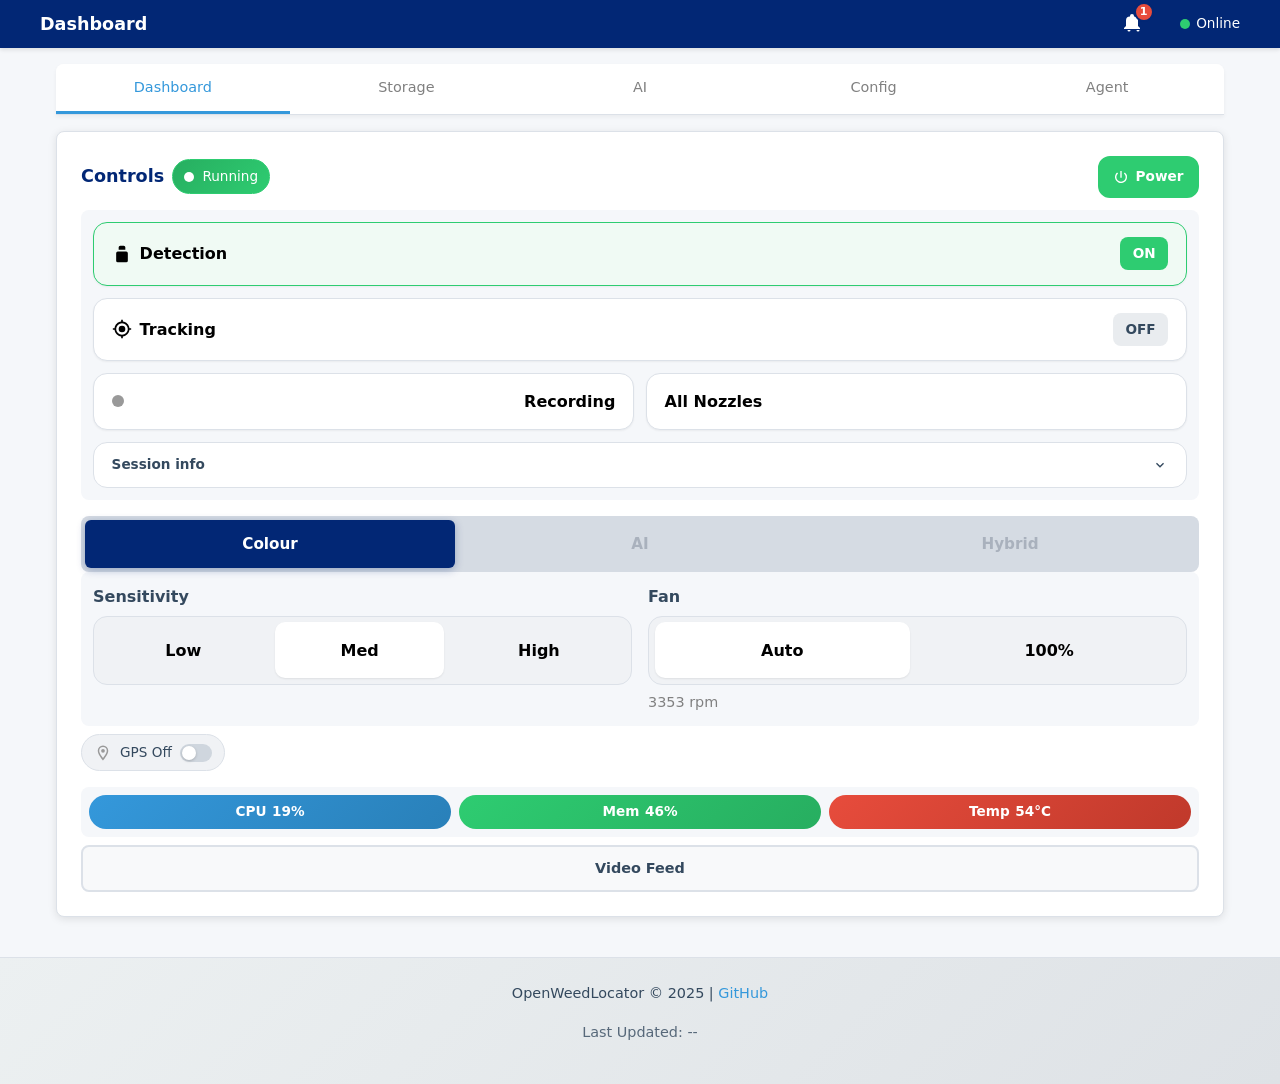
==== docs/_static/demos/standalone/index.html @ 103fdb18 "add display demos" ====
<!DOCTYPE html>
<html lang="en">
<head>
    <meta charset="UTF-8">
    <meta name="viewport" content="width=device-width, initial-scale=1.0">
    <title>OWL Controller</title>
    <link rel="stylesheet" href="css/style.css">
    <link rel="stylesheet" href="shared/css/numpad.css">

    <!-- Shared JS utilities (load first) -->
    <script src="shared/js/hardware.js" defer></script>
    <script src="shared/js/api.js" defer></script>
    <script src="shared/js/utils.js" defer></script>
    <script src="shared/js/toast.js" defer></script>
    <script src="shared/js/config.js" defer></script>
    <script src="shared/js/numpad.js" defer></script>
    <script src="shared/js/resolution_warning.js" defer></script>

    <!-- App-specific JS modules -->
    <script src="js/modules/_core.js" defer></script>
    <script src="js/modules/_notifications.js" defer></script>
    <script src="js/modules/_controls.js" defer></script>
    <script src="js/modules/_storage.js" defer></script>
    <script src="js/modules/_stats.js" defer></script>
    <script src="js/modules/_ai_tab.js" defer></script>
    <script src="js/modules/_config_tab.js" defer></script>
    <script src="js/modules/_config.js" defer></script>
    <script src="shared/js/widgets.js" defer></script>
    <script>var isStandalone = true;</script>
    <script src="shared/js/agent.js" defer></script>
    <script src="js/main.js" defer></script>
    <script>window.OWL_DEMO = true;</script>
    <script src="mock_data.js"></script>
    <script src="stubs.js"></script>
</head>
<body>
<div class="header">
    <div class="header-content">
        <div class="logo-section">
            <h1>Dashboard</h1>
        </div>
        <div class="status-indicator">
            <!-- Notification bell -->
            <div class="notification-bell" id="notificationBell">
                <svg class="bell-icon" viewBox="0 0 24 24">
                    <path fill="currentColor" d="M12,2A2,2 0 0,1 14,4V4.5A4,4 0 0,1 18,8.5V14L20,16V17H4V16L6,14V8.5A4,4 0 0,1 10,4.5V4A2,2 0 0,1 12,2M7.5,18A1.5,1.5 0 0,0 9,19.5A1.5,1.5 0 0,0 10.5,18M16.5,18A1.5,1.5 0 0,0 18,19.5A1.5,1.5 0 0,0 19.5,18"/>
                </svg>
                <span class="notification-count hidden" id="notificationCount">0</span>
            </div>
            <div class="owl-status" id="owlStatus">
                <span class="status-dot" id="statusDot"></span>
                <span id="statusText">Connecting...</span>
            </div>
        </div>
    </div>
</div>

<div class="container">
    <!-- Navigation Tabs -->
    <div class="nav-tabs">
        <div class="nav-tab active" data-tab="dashboard">
            <span class="tab-text">Dashboard</span>
        </div>
        <div class="nav-tab" data-tab="storage">
            <span class="tab-text">Storage</span>
        </div>
        <div class="nav-tab" data-tab="ai">
            <span class="tab-text">AI</span>
        </div>
        <div class="nav-tab" data-tab="config">
            <span class="tab-text">Config</span>
        </div>
        <div class="nav-tab" data-tab="agent">
            <span class="tab-text">Agent</span>
        </div>
    </div>

    <!-- Dashboard Tab -->
    <div id="dashboard" class="tab-content active">
        <div class="dashboard-grid">

            <div class="card detection-card" id="cameraControlsCard">
                <div class="card-title-row">
                    <div class="title-left">
                        <h2>Controls</h2>
                        <span class="status-chip owl-service-status" id="owlStatusChip">
                            <span class="dot"></span><span id="owlStatusText">Stopped</span>
                        </span>
                    </div>

                    <!-- Power button lives here (top-right) -->
                    <button
                            id="owlPowerBtn"
                            class="power-btn"
                            aria-pressed="false"
                            title="Start/Stop OWL">
                        <!-- simple power icon -->
                        <svg viewBox="0 0 24 24" width="16" height="16" aria-hidden="true">
                            <path fill="currentColor"
                                  d="M13 3h-2v10h2V3zm4.83 2.17l-1.41 1.41A7 7 0 1 1 7.59 6.6L6.17 5.17A9 9 0 1 0 21 12a8.96 8.96 0 0 0-3.17-6.83z"/>
                        </svg>
                    </button>
                </div>

                <!-- Big switches -->
                <div class="controls-stack">
                    <!-- Detection switch -->
                    <button class="owl-switch" id="detectSwitch" aria-pressed="false">
                        <span class="switch-label">
                            <svg aria-hidden viewBox="0 0 24 24" class="switch-icon">
                                <path fill="currentColor" d="M16,7V4A2,2 0 0,0 14,2H10A2,2 0 0,0 8,4V7H16M7,9H17A2,2 0 0,1 19,11V20A2,2 0 0,1 17,22H7A2,2 0 0,1 5,20V11A2,2 0 0,1 7,9Z"/>
                            </svg>
                            <strong>Detection</strong>
                        </span>
                        <span class="switch-state" id="detectSwitchState">OFF</span>
                    </button>

                    <!-- Tracking switch -->
                    <button class="owl-switch owl-switch--tracking" id="trackingSwitch" aria-pressed="false">
                        <span class="switch-label">
                            <svg aria-hidden viewBox="0 0 24 24" class="switch-icon">
                                <path fill="currentColor" d="M12,8A4,4 0 0,1 16,12A4,4 0 0,1 12,16A4,4 0 0,1 8,12A4,4 0 0,1 12,8M3.05,13H1V11H3.05C3.5,6.83 6.83,3.5 11,3.05V1H13V3.05C17.17,3.5 20.5,6.83 20.95,11H23V13H20.95C20.5,17.17 17.17,20.5 13,20.95V23H11V20.95C6.83,20.5 3.5,17.17 3.05,13M12,5A7,7 0 0,0 5,12A7,7 0 0,0 12,19A7,7 0 0,0 19,12A7,7 0 0,0 12,5Z"/>
                            </svg>
                            <strong>Tracking</strong>
                        </span>
                        <span class="switch-state" id="trackingSwitchState">OFF</span>
                    </button>

                    <!-- Track Stability (shown when tracking enabled) -->
                    <div class="control-tile" id="track-stability-tile" style="display: none;">
                        <div class="tile-label">Track stability</div>
                        <div id="track-stability-buttons" class="segmented segmented--three">
                            <button class="seg-btn" data-stability="low" onclick="setTrackStability('low')">Low</button>
                            <button class="seg-btn active" data-stability="medium" onclick="setTrackStability('medium')">Med</button>
                            <button class="seg-btn" data-stability="high" onclick="setTrackStability('high')">High</button>
                        </div>
                    </div>

                    <!-- Recording + Nozzles split row -->
                    <div class="split-row">
                        <button class="owl-switch owl-switch--record" id="recordSwitch" aria-pressed="false">
                            <span class="record-dot" id="recordDot"></span>
                            <strong>Recording</strong>
                            <span class="switch-state" id="recordSwitchState"></span>
                        </button>
                        <button class="owl-switch owl-switch--nozzles" id="nozzleSwitch" aria-pressed="false">
                            <strong>All Nozzles</strong>
                            <span class="switch-state" id="nozzleSwitchState"></span>
                        </button>
                    </div>

                    <!-- Session info (collapsible) -->
                    <div class="session-info" id="sessionInfo">
                        <button class="session-info-toggle" id="sessionInfoToggle" type="button">
                            <span>Session info</span>
                            <svg class="session-chevron" id="sessionChevron" width="16" height="16" viewBox="0 0 24 24">
                                <path fill="currentColor" d="M7.41,8.58L12,13.17L16.59,8.58L18,10L12,16L6,10L7.41,8.58Z"/>
                            </svg>
                        </button>
                        <div class="session-info-body" id="sessionInfoBody" style="display: none;">
                            <div class="session-fields">
                                <div class="session-field">
                                    <label for="metaFieldName">Field name</label>
                                    <input type="text" id="metaFieldName" placeholder="e.g., North paddock">
                                </div>
                                <div class="session-field">
                                    <label for="metaCrop">Crop</label>
                                    <input type="text" id="metaCrop" placeholder="e.g., Wheat, Canola">
                                </div>
                                <div class="session-field">
                                    <label for="metaWeather">Weather</label>
                                    <input type="text" id="metaWeather" placeholder="e.g., Sunny, 22C">
                                </div>
                                <div class="session-field">
                                    <label for="metaVehicle">Vehicle</label>
                                    <input type="text" id="metaVehicle" placeholder="e.g., John Deere 6120M">
                                </div>
                            </div>
                            <div class="session-actions-row">
                                <button class="session-save-btn" id="sessionSaveBtn" onclick="saveSessionMetadata()">Save</button>
                                <button class="session-edit-btn" id="sessionEditBtn" onclick="editSessionMetadata()" style="display: none;">Edit</button>
                            </div>
                        </div>
                    </div>
                </div>

                <!-- Pipeline Mode Selector -->
                <div class="mode-selector" id="pipeline-mode-selector">
                    <button class="mode-btn active" data-mode="gob" onclick="setPipelineMode('gob')">Colour</button>
                    <button class="mode-btn" data-mode="gog" onclick="setPipelineMode('gog')">AI</button>
                    <button class="mode-btn" data-mode="hybrid" onclick="setPipelineMode('hybrid')">Hybrid</button>
                </div>

                <!-- Same-row -->
                <div class="two-up">
                    <!-- Sensitivity presets -->
                    <div class="control-tile">
                        <div class="tile-label">Sensitivity</div>
                        <div id="sensitivity-buttons" class="segmented segmented--three">
                            <button class="seg-btn" data-sens="low">Low</button>
                            <button class="seg-btn active" data-sens="medium">Med</button>
                            <button class="seg-btn" data-sens="high">High</button>
                        </div>
                    </div>

                    <!-- Fan (Auto / 100%) -->
                    <div class="control-tile">
                        <div class="tile-label">Fan</div>
                        <div class="segmented">
                            <button class="seg-btn active" data-fan="auto">Auto</button>
                            <button class="seg-btn" data-fan="100">100%</button>
                        </div>
                        <div class="tile-subtle" id="fanRpmReadout">—</div>
                    </div>

                    <!-- Switch Purpose (Ute controller only) -->
                    <div class="control-tile" id="switchPurposeIndicator" style="display:none;">
                        <div class="tile-label">Switch</div>
                        <div id="switch-purpose-buttons" class="segmented">
                            <button class="seg-btn active" data-purpose="recording">Rec</button>
                            <button class="seg-btn" data-purpose="detection">Det</button>
                        </div>
                    </div>
                </div>

                <!-- AI Confidence (visible in AI/Hybrid mode) -->
                <div class="config-slider-group dash-confidence-slider" id="dash-confidence-group" style="display:none;">
                    <div class="slider-header">
                        <span class="slider-title">AI Confidence</span>
                        <span class="slider-values">
                            <span class="slider-val" id="dash-confidence-value">--</span>
                            <span class="slider-val-sep">%</span>
                        </span>
                    </div>
                    <div class="single-slider" data-param="confidence">
                        <div class="slider-rail">
                            <div class="slider-track"><div class="slider-fill"></div></div>
                            <div class="slider-knob active" data-param="confidence" id="dash-confidence-knob"></div>
                        </div>
                    </div>
                    <div class="slider-fine-tune">
                        <button class="fine-btn" data-delta="-5">&minus;</button>
                        <button class="fine-btn" data-delta="5">+</button>
                    </div>
                </div>

                <!-- GPS Indicator -->
                <div class="gps-indicator" id="gpsIndicator">
                    <svg class="gps-indicator-icon" viewBox="0 0 24 24" width="18" height="18">
                        <path fill="currentColor" d="M12,2A7,7 0 0,1 19,9C19,14.25 12,22 12,22C12,22 5,14.25 5,9A7,7 0 0,1 12,2M12,4A5,5 0 0,0 7,9C7,10 7,12 12,18.71C17,12 17,10 17,9A5,5 0 0,0 12,4M12,6.5A2.5,2.5 0 0,1 14.5,9A2.5,2.5 0 0,1 12,11.5A2.5,2.5 0 0,1 9.5,9A2.5,2.5 0 0,1 12,6.5"/>
                    </svg>
                    <span id="gpsStatusText">GPS Off</span>
                    <label class="gps-label">
                        <input type="checkbox" id="gpsToggle">
                        <span class="gps-toggle-track"></span>
                    </label>
                </div>

                <!-- Metrics footer with gradients -->
                <div class="metrics-row">
                    <span class="metric-chip cpu" id="chipCpu">CPU  <strong id="cpuChipVal">0%</strong></span>
                    <span class="metric-chip mem" id="chipMem">Mem  <strong id="memChipVal">0%</strong></span>
                    <span class="metric-chip temp" id="chipTemp">Temp <strong id="tempChipVal">0°C</strong></span>
                </div>

                <!-- Video Feed Toggle -->
                <button class="preview-toggle-btn" id="previewToggle">Video Feed</button>
                <div class="preview-container hidden" id="previewContainer">
                    <img id="stream-img" class="preview-stream" src="/video_feed" alt="Camera Feed">
                    <div id="stream-status-overlay" class="preview-overlay-message hidden">
                        <p>Stream Unavailable</p>
                    </div>
                    <div class="preview-controls">
                        <button class="icon-btn" id="fullscreenBtn">Fullscreen</button>
                        <button class="icon-btn" id="downloadFrame">Save Frame</button>
                    </div>
                </div>

                <!-- Widget slot: dashboard controls -->
                <div data-widget-slot="dashboard_controls" class="widget-slot"></div>
            </div>

            <!-- Widget slot: dashboard footer -->
            <div data-widget-slot="dashboard_footer" class="widget-slot"></div>

        </div>
    </div>
    <!-- Storage Tab -->
    <div id="storage" class="tab-content">
        <div class="storage-container">
            <div class="storage-section">
                <div class="card">
                    <h2>USB Storage</h2>
                    <div class="storage-info" id="usbDevices">
                        <p>Scanning for USB devices...</p>
                    </div>
                </div>
            </div>

            <div class="storage-section">
                <div class="card">
                    <h2>Recording Status</h2>
                    <div class="recording-info">
                        <div class="info-grid">
                            <div class="info-item">
                                <span class="info-label">Save Directory:</span>
                                <span class="info-value" id="saveDirectory">Not set</span>
                            </div>
                            <div class="info-item">
                                <span class="info-label">Available Space:</span>
                                <span class="info-value" id="availableSpace">Unknown</span>
                            </div>
                            <div class="info-item">
                                <span class="info-label">Total Recordings:</span>
                                <span class="info-value" id="totalRecordings">0</span>
                            </div>
                        </div>
                    </div>
                </div>
            </div>

            <div class="storage-section storage-section-full">
                <div class="card">
                    <h2>File Browser</h2>
                    <div class="file-browser">
                        <div class="browser-controls">
                            <button id="refreshFiles" class="btn-secondary">Refresh</button>
                            <button id="downloadLogs" class="btn-primary">Download Logs</button>
                        </div>
                        <div class="file-list" id="fileList">
                            <p>Click Refresh to browse recordings</p>
                        </div>
                    </div>
                </div>
            </div>

            <div class="storage-section storage-section-full" style="text-align: center; padding-top: 0;">
                <a href="/downloads" class="btn-primary" style="display: inline-block; padding: 12px 24px; text-decoration: none; border-radius: 6px;">
                    Download sessions as ZIP
                </a>
            </div>
        </div>
    </div>

    <!-- AI Tab -->
    <div id="ai" class="tab-content">
        <div class="ai-panel">
            <!-- Status banner -->
            <div class="ai-status-banner disconnected" id="ai-status-banner">
                <span id="ai-status-text">Connecting...</span>
            </div>

            <!-- Model selector -->
            <div class="ai-model-row">
                <div class="ai-model-selector">
                    <label for="ai-model-select">Model:</label>
                    <div class="select-wrapper">
                        <select class="ai-model-select" id="ai-model-select" onchange="onModelSelected()">
                            <option value="">No models available</option>
                        </select>
                    </div>
                </div>
                <div class="ai-model-info" id="ai-model-info"></div>
            </div>

            <!-- Class grid section -->
            <div class="ai-classes-section">
                <div class="ai-classes-header">
                    <span class="ai-classes-title">Detection Classes</span>
                    <span class="ai-classes-hint" id="ai-classes-hint">Select classes to detect (empty = all)</span>
                </div>
                <div class="ai-classes-grid" id="ai-classes-grid">
                    <span style="color:var(--text-light);">Load a model to see classes</span>
                </div>
            </div>

            <!-- Widget slot: after AI classes -->
            <div data-widget-slot="ai_after_classes" class="widget-slot"></div>

            <!-- Action bar -->
            <div class="ai-action-bar">
                <button class="btn-secondary" onclick="clearAIClassSelection()">Clear Selection</button>
                <button class="btn-primary" onclick="applyAIClassSelection()">Apply</button>
            </div>
        </div>
    </div>

    <!-- Config Tab -->
    <div id="config" class="tab-content">
        <div class="config-container">

            <!-- Config Header -->
            <div class="card config-header-card">
                <div class="config-header">
                    <div class="config-title">
                        <h2>Configuration Editor</h2>
                        <div class="config-file-info">
                            <span class="config-path" id="configFilePath">Loading...</span>
                            <span class="config-badge default" id="activeConfigBadge">Default</span>
                        </div>
                    </div>
                    <div class="config-actions">
                        <select id="configSelector" class="config-select" title="Switch configuration">
                            <option>Loading...</option>
                        </select>
                        <button id="reloadConfig" class="btn-secondary" title="Reload configuration">
                            <svg viewBox="0 0 24 24" width="16" height="16"><path fill="currentColor" d="M17.65 6.35A7.958 7.958 0 0012 4c-4.42 0-7.99 3.58-7.99 8s3.57 8 7.99 8c3.73 0 6.84-2.55 7.73-6h-2.08A5.99 5.99 0 0112 18c-3.31 0-6-2.69-6-6s2.69-6 6-6c1.66 0 3.14.69 4.22 1.78L13 11h7V4l-2.35 2.35z"/></svg>
                            Reload
                        </button>
                        <button id="resetDefault" class="btn-secondary" title="Reset to default config">
                            <svg viewBox="0 0 24 24" width="16" height="16"><path fill="currentColor" d="M12 5V1L7 6l5 5V7c3.31 0 6 2.69 6 6s-2.69 6-6 6-6-2.69-6-6H4c0 4.42 3.58 8 8 8s8-3.58 8-8-3.58-8-8-8z"/></svg>
                            Reset Default
                        </button>
                        <button id="saveConfig" class="btn-success" title="Save as new config file">
                            <svg viewBox="0 0 24 24" width="16" height="16"><path fill="currentColor" d="M17 3H5a2 2 0 00-2 2v14a2 2 0 002 2h14a2 2 0 002-2V7l-4-4zm2 16H5V5h11.17L19 7.83V19zm-7-7c-1.66 0-3 1.34-3 3s1.34 3 3 3 3-1.34 3-3-1.34-3-3-3zM6 6h9v4H6V6z"/></svg>
                            Save As...
                        </button>
                    </div>
                </div>
            </div>

            <!-- Live Slider Controls -->
            <div class="config-sliders-grid">
                <!-- ExG Threshold (range) -->
                <div class="config-slider-group">
                    <div class="slider-header">
                        <span class="slider-title">ExG Threshold</span>
                        <span class="slider-values">
                            <span class="slider-val" id="exg_min-value">--</span>
                            <span class="slider-val-sep">&mdash;</span>
                            <span class="slider-val" id="exg_max-value">--</span>
                        </span>
                    </div>
                    <div class="range-slider" data-param-min="exg_min" data-param-max="exg_max">
                        <div class="slider-rail">
                            <div class="slider-track"><div class="slider-fill"></div></div>
                            <div class="slider-knob active" data-param="exg_min" id="exg_min-knob"></div>
                            <div class="slider-knob" data-param="exg_max" id="exg_max-knob"></div>
                        </div>
                    </div>
                    <div class="slider-fine-tune">
                        <button class="fine-btn" data-delta="-1">&minus;</button>
                        <button class="fine-btn" data-delta="1">+</button>
                    </div>
                </div>

                <!-- Hue Range (range) -->
                <div class="config-slider-group">
                    <div class="slider-header">
                        <span class="slider-title">Hue Range</span>
                        <span class="slider-values">
                            <span class="slider-val" id="hue_min-value">--</span>
                            <span class="slider-val-sep">&mdash;</span>
                            <span class="slider-val" id="hue_max-value">--</span>
                        </span>
                    </div>
                    <div class="range-slider" data-param-min="hue_min" data-param-max="hue_max">
                        <div class="slider-rail">
                            <div class="slider-track"><div class="slider-fill"></div></div>
                            <div class="slider-knob active" data-param="hue_min" id="hue_min-knob"></div>
                            <div class="slider-knob" data-param="hue_max" id="hue_max-knob"></div>
                        </div>
                    </div>
                    <div class="slider-fine-tune">
                        <button class="fine-btn" data-delta="-1">&minus;</button>
                        <button class="fine-btn" data-delta="1">+</button>
                    </div>
                </div>

                <!-- Saturation (range) -->
                <div class="config-slider-group">
                    <div class="slider-header">
                        <span class="slider-title">Saturation</span>
                        <span class="slider-values">
                            <span class="slider-val" id="saturation_min-value">--</span>
                            <span class="slider-val-sep">&mdash;</span>
                            <span class="slider-val" id="saturation_max-value">--</span>
                        </span>
                    </div>
                    <div class="range-slider" data-param-min="saturation_min" data-param-max="saturation_max">
                        <div class="slider-rail">
                            <div class="slider-track"><div class="slider-fill"></div></div>
                            <div class="slider-knob active" data-param="saturation_min" id="saturation_min-knob"></div>
                            <div class="slider-knob" data-param="saturation_max" id="saturation_max-knob"></div>
                        </div>
                    </div>
                    <div class="slider-fine-tune">
                        <button class="fine-btn" data-delta="-1">&minus;</button>
                        <button class="fine-btn" data-delta="1">+</button>
                    </div>
                </div>

                <!-- Brightness (range) -->
                <div class="config-slider-group">
                    <div class="slider-header">
                        <span class="slider-title">Brightness</span>
                        <span class="slider-values">
                            <span class="slider-val" id="brightness_min-value">--</span>
                            <span class="slider-val-sep">&mdash;</span>
                            <span class="slider-val" id="brightness_max-value">--</span>
                        </span>
                    </div>
                    <div class="range-slider" data-param-min="brightness_min" data-param-max="brightness_max">
                        <div class="slider-rail">
                            <div class="slider-track"><div class="slider-fill"></div></div>
                            <div class="slider-knob active" data-param="brightness_min" id="brightness_min-knob"></div>
                            <div class="slider-knob" data-param="brightness_max" id="brightness_max-knob"></div>
                        </div>
                    </div>
                    <div class="slider-fine-tune">
                        <button class="fine-btn" data-delta="-1">&minus;</button>
                        <button class="fine-btn" data-delta="1">+</button>
                    </div>
                </div>

                <!-- Min Detection Area (single) -->
                <div class="config-slider-group">
                    <div class="slider-header">
                        <span class="slider-title">Min Detection Area</span>
                        <span class="slider-values">
                            <span class="slider-val" id="min_detection_area-value">--</span>
                        </span>
                    </div>
                    <div class="single-slider" data-param="min_detection_area">
                        <div class="slider-rail">
                            <div class="slider-track"><div class="slider-fill"></div></div>
                            <div class="slider-knob active" data-param="min_detection_area" id="min_detection_area-knob"></div>
                        </div>
                    </div>
                    <div class="slider-fine-tune">
                        <button class="fine-btn" data-delta="-10">&minus;</button>
                        <button class="fine-btn" data-delta="10">+</button>
                    </div>
                </div>

                <!-- AI Confidence (single, hidden when not AI mode) -->
                <div class="config-slider-group" id="confidence-slider-group" style="display:none;">
                    <div class="slider-header">
                        <span class="slider-title">AI Confidence</span>
                        <span class="slider-values">
                            <span class="slider-val" id="confidence-value">--</span>
                            <span class="slider-val-sep">%</span>
                        </span>
                    </div>
                    <div class="single-slider" data-param="confidence">
                        <div class="slider-rail">
                            <div class="slider-track"><div class="slider-fill"></div></div>
                            <div class="slider-knob active" data-param="confidence" id="confidence-knob"></div>
                        </div>
                    </div>
                    <div class="slider-fine-tune">
                        <button class="fine-btn" data-delta="-5">&minus;</button>
                        <button class="fine-btn" data-delta="5">+</button>
                    </div>
                </div>

                <!-- Crop Buffer (single, hidden when not hybrid mode) -->
                <div class="config-slider-group" id="crop-buffer-slider-group" style="display:none;">
                    <div class="slider-header">
                        <span class="slider-title">Crop Buffer</span>
                        <span class="slider-values">
                            <span class="slider-val" id="crop_buffer_px-value">--</span>
                            <span class="slider-val-sep">px</span>
                        </span>
                    </div>
                    <div class="single-slider" data-param="crop_buffer_px">
                        <div class="slider-rail">
                            <div class="slider-track"><div class="slider-fill"></div></div>
                            <div class="slider-knob active" data-param="crop_buffer_px" id="crop_buffer_px-knob"></div>
                        </div>
                    </div>
                    <div class="slider-fine-tune">
                        <button class="fine-btn" data-delta="-1">&minus;</button>
                        <button class="fine-btn" data-delta="1">+</button>
                    </div>
                </div>
            </div>

            <!-- Widget slot: before advanced settings -->
            <div data-widget-slot="config_before_advanced" class="widget-slot"></div>

            <!-- Advanced Settings (collapsible INI editor) -->
            <div class="config-advanced-toggle" id="config-advanced-toggle" onclick="toggleAdvancedSettings()">
                <span class="config-advanced-arrow">&#9654;</span>
                <span>Advanced Settings</span>
            </div>
            <div class="config-advanced-body" id="config-advanced-body">
                <!-- Warning Banner -->
                <div class="config-warning hidden" id="configWarning">
                    <svg viewBox="0 0 24 24" width="20" height="20"><path fill="currentColor" d="M1 21h22L12 2 1 21zm12-3h-2v-2h2v2zm0-4h-2v-4h2v4z"/></svg>
                    <span>Changes to MQTT, Network, or Controller settings require an OWL service restart to take effect.</span>
                </div>

                <!-- Unsaved Changes Banner -->
                <div class="config-unsaved hidden" id="configUnsaved">
                    <svg viewBox="0 0 24 24" width="20" height="20"><path fill="currentColor" d="M12 2C6.48 2 2 6.48 2 12s4.48 10 10 10 10-4.48 10-10S17.52 2 12 2zm-2 15l-5-5 1.41-1.41L10 14.17l7.59-7.59L19 8l-9 9z"/></svg>
                    <span>You have unsaved changes</span>
                </div>

                <!-- Info Banner -->
                <div class="config-info">
                    <svg viewBox="0 0 24 24" width="18" height="18"><path fill="currentColor" d="M12 2C6.48 2 2 6.48 2 12s4.48 10 10 10 10-4.48 10-10S17.52 2 12 2zm1 15h-2v-6h2v6zm0-8h-2V7h2v2z"/></svg>
                    <span>Default configs are protected. Changes are saved as new files that can be set as the active boot config.</span>
                </div>

                <!-- Config Sections (full INI editor) -->
                <div class="config-sections" id="configSections">
                    <div class="config-loading">
                        <div class="spinner"></div>
                        <span>Loading configuration...</span>
                    </div>
                </div>
            </div>

        </div>
    </div>

    <!-- Agent Tab -->
    <div id="agent" class="tab-content">
        <div class="agent-panel">
            <!-- Setup panel (shown when not connected) -->
            <div class="agent-setup" id="agentSetup">
                <div class="agent-setup-title">Connect AI assistant</div>
                <div class="agent-setup-form">
                    <div class="agent-field">
                        <label for="agentProvider">Provider</label>
                        <select id="agentProvider">
                            <option value="anthropic">Anthropic (Claude)</option>
                            <option value="openai">OpenAI (GPT)</option>
                        </select>
                    </div>
                    <div class="agent-field">
                        <label for="agentApiKey">API key</label>
                        <input type="password" id="agentApiKey" placeholder="sk-..." autocomplete="off">
                    </div>
                    <div class="agent-connect-error" id="agentConnectError"></div>
                    <button class="agent-connect-btn" id="agentConnectBtn">Connect</button>
                    <div class="agent-cost-notice">
                        This uses your API key. Each message costs tokens. You are responsible for usage charges. See your provider's pricing page.
                    </div>
                </div>
            </div>

            <!-- Chat panel (shown after connected) -->
            <div class="agent-chat" id="agentChat">
                <div class="agent-status-bar">
                    <span class="agent-status-provider" id="agentStatusProvider">Not connected</span>
                    <span class="agent-status-tokens" id="agentStatusTokens">Tokens: 0 in / 0 out</span>
                    <button class="agent-status-btn" id="agentHistoryBtn">History</button>
                    <button class="agent-disconnect-btn" id="agentDisconnectBtn">Disconnect</button>
                </div>
                <div class="agent-messages" id="agentMessages"></div>
                <div class="agent-image-preview" id="agentImagePreview"></div>
                <div class="agent-input-row">
                    <button class="agent-media-btn" id="agentAttachBtn" title="Upload image">
                        <svg width="22" height="22" viewBox="0 0 24 24" fill="none" stroke="currentColor" stroke-width="2"><rect x="3" y="3" width="18" height="18" rx="2"/><circle cx="8.5" cy="8.5" r="1.5"/><path d="m21 15-5-5L5 21"/></svg>
                    </button>
                    <button class="agent-media-btn" id="agentGrabBtn" title="Grab camera frame">
                        <svg width="22" height="22" viewBox="0 0 24 24" fill="none" stroke="currentColor" stroke-width="2"><path d="M23 19a2 2 0 0 1-2 2H3a2 2 0 0 1-2-2V8a2 2 0 0 1 2-2h4l2-3h6l2 3h4a2 2 0 0 1 2 2z"/><circle cx="12" cy="13" r="4"/></svg>
                    </button>
                    <input type="text" class="agent-input" id="agentInput"
                           placeholder="Ask about your OWL settings..." autocomplete="off">
                    <button class="agent-send-btn" id="agentSendBtn">Send</button>
                </div>
                <input type="file" id="agentFileInput" accept="image/*" multiple style="display:none">
            </div>

            <!-- Slide-out sidebar -->
            <div class="agent-sidebar" id="agentSidebar">
                <div class="agent-sidebar-header">
                    <span class="agent-sidebar-title">Chat history</span>
                    <button class="agent-sidebar-close" id="agentSidebarClose">&times;</button>
                </div>
                <button class="agent-sidebar-new-chat" id="agentNewChatBtn">New chat</button>
                <div class="agent-session-list" id="agentSessionList"></div>
            </div>
        </div>
    </div>
</div>
<footer>
    <div class="footer-content">
        <p>OpenWeedLocator © 2025 | <a href="https://github.com/geezacoleman/OpenWeedLocator" target="_blank">GitHub</a></p>
        <p class="status-timestamp">Last Updated: <span id="statusTimestamp">--</span></p>
    </div>
</footer>

<div id="notificationPanel" class="notification-panel hidden">
    <div class="notification-panel-header">
        <h3>Notifications</h3>
        <div class="notification-panel-controls">
            <button id="clearAllNotifications" class="clear-btn">Clear All</button>
            <button id="closeNotificationPanel" class="close-btn">×</button>
        </div>
    </div>
    <div class="notification-panel-content" id="notificationList">
        <p class="no-notifications">No notifications</p>
    </div>
</div>
<div id="notificationOverlay" class="notification-overlay hidden"></div>
<div id="quickToast" class="quick-toast hidden"></div>
<script src="mock_runtime.js"></script>
</body>
</html>
---- docs/_static/demos/standalone/css/style.css ----
/* ==========================================================================
   OWL Dashboard (Standalone) - Main Stylesheet

   This file imports shared foundation styles and app-specific components.

   IMPORT ORDER MATTERS:
   1. Shared foundation (variables, reset, animations, utilities)
   2. Shared components (buttons, status, modal, toast, forms)
   3. App-specific components (layout, cards, controls, etc.)
   ========================================================================== */

/* -------------------------------------------------------------------------
   Shared Foundation
   These provide the base design tokens, reset, and utilities
   ------------------------------------------------------------------------- */
@import '../shared/css/_variables.css';
@import '../shared/css/_reset.css';
@import '../shared/css/_animations.css';
@import '../shared/css/_utilities.css';

/* -------------------------------------------------------------------------
   Shared Components
   Common UI components used across both controllers
   ------------------------------------------------------------------------- */
@import '../shared/css/_buttons.css';
@import '../shared/css/_status.css';
@import '../shared/css/_modal.css';
@import '../shared/css/_toast.css';
@import '../shared/css/_forms.css';
@import '../shared/css/_config.css';
@import '../shared/css/_hardware.css';

/* -------------------------------------------------------------------------
   App-Specific Components
   Standalone dashboard-specific styles
   ------------------------------------------------------------------------- */
@import 'components/_layout.css';
@import 'components/_cards.css';
@import 'components/_controls.css';
@import 'components/_storage.css';
@import 'components/_notifications.css';
@import 'components/_config.css';
@import 'components/_config_tab.css';
@import 'components/_ai_tab.css';
@import '../shared/css/_widgets.css';
@import '../shared/css/_agent.css';
---- docs/_static/demos/standalone/shared/css/numpad.css ----
/* On-screen numpad + keyboard for kiosk (no physical keyboard) */

/* ── Overlay ─────────────────────────────────────────────── */

.numpad-overlay {
    position: fixed;
    inset: 0;
    z-index: 9999;
    display: flex;
    align-items: center;
    justify-content: center;
    background: rgba(0, 0, 0, 0.45);
}

/* ── Panel ────────────────────────────────────────────────── */

.numpad-panel {
    background: #fff;
    border-radius: var(--radius-md, 8px);
    border: 1px solid #dce1e8;
    box-shadow: 0 8px 32px rgba(0, 0, 0, 0.2);
    width: 320px;
    max-width: 95vw;
    overflow: hidden;
    user-select: none;
}

.numpad-panel--keyboard {
    width: 500px;
}

/* ── Header (shared) ─────────────────────────────────────── */

.numpad-header {
    padding: 12px 16px;
    border-bottom: 1px solid #dce1e8;
    background: #f7f8fa;
}

.numpad-label {
    font-size: 13px;
    color: #6b7280;
    margin-bottom: 6px;
}

.numpad-display {
    font-size: 28px;
    font-weight: 600;
    color: #1a1a2e;
    min-height: 36px;
    text-align: right;
    font-variant-numeric: tabular-nums;
    overflow: hidden;
    text-overflow: ellipsis;
    white-space: nowrap;
}

.numpad-panel--keyboard .numpad-display {
    font-size: 20px;
    text-align: left;
    word-break: break-all;
    white-space: normal;
    min-height: 28px;
}

.numpad-display--empty::after {
    content: '|';
    animation: numpad-blink 1s step-end infinite;
    color: #9ca3af;
}

@keyframes numpad-blink {
    50% { opacity: 0; }
}

/* ── Numpad grid (number inputs) ─────────────────────────── */

.numpad-grid {
    display: grid;
    grid-template-columns: repeat(3, 1fr);
    gap: 6px;
    padding: 12px;
}

.numpad-btn {
    height: 56px;
    min-width: 64px;
    border: 1px solid #dce1e8;
    border-radius: var(--radius-sm, 6px);
    background: #fff;
    font-size: 22px;
    font-weight: 500;
    color: #1a1a2e;
    cursor: pointer;
    display: flex;
    align-items: center;
    justify-content: center;
    transition: background 0.1s;
    -webkit-tap-highlight-color: transparent;
}

.numpad-btn:active {
    background: #e5e7eb;
}

.numpad-btn--backspace {
    font-size: 18px;
}

.numpad-btn--dot.numpad-btn--hidden {
    visibility: hidden;
}

/* ── Keyboard grid (text inputs) ─────────────────────────── */

.keyboard-grid {
    display: flex;
    flex-direction: column;
    gap: 4px;
    padding: 10px;
}

.keyboard-row {
    display: flex;
    gap: 4px;
    justify-content: center;
}

.keyboard-row--offset {
    padding: 0 20px;
}

.keyboard-row--offset2 {
    padding: 0 10px;
}

.kb-btn {
    height: 44px;
    width: 42px;
    flex-shrink: 0;
    border: 1px solid #dce1e8;
    border-radius: var(--radius-sm, 6px);
    background: #fff;
    font-size: 16px;
    font-weight: 500;
    color: #1a1a2e;
    cursor: pointer;
    display: flex;
    align-items: center;
    justify-content: center;
    transition: background 0.1s;
    -webkit-tap-highlight-color: transparent;
}

.kb-btn:active {
    background: #e5e7eb;
}

.kb-btn--wide {
    width: 64px;
    font-size: 14px;
}

.kb-btn--space {
    flex: 1;
    width: auto;
    font-size: 13px;
    color: #6b7280;
    letter-spacing: 1px;
}

/* ── Shared actions ──────────────────────────────────────── */

.numpad-actions {
    display: flex;
    gap: 8px;
    padding: 0 12px 12px;
}

.numpad-actions button {
    flex: 1;
    height: 48px;
    border: none;
    border-radius: var(--radius-sm, 6px);
    font-size: 15px;
    font-weight: 600;
    cursor: pointer;
    transition: background 0.1s;
}

.numpad-cancel {
    background: #f3f4f6;
    color: #6b7280;
}

.numpad-cancel:active {
    background: #e5e7eb;
}

.numpad-ok {
    background: var(--primary, #3b82f6);
    color: #fff;
}

.numpad-ok:active {
    background: var(--primary-dark, #2563eb);
}
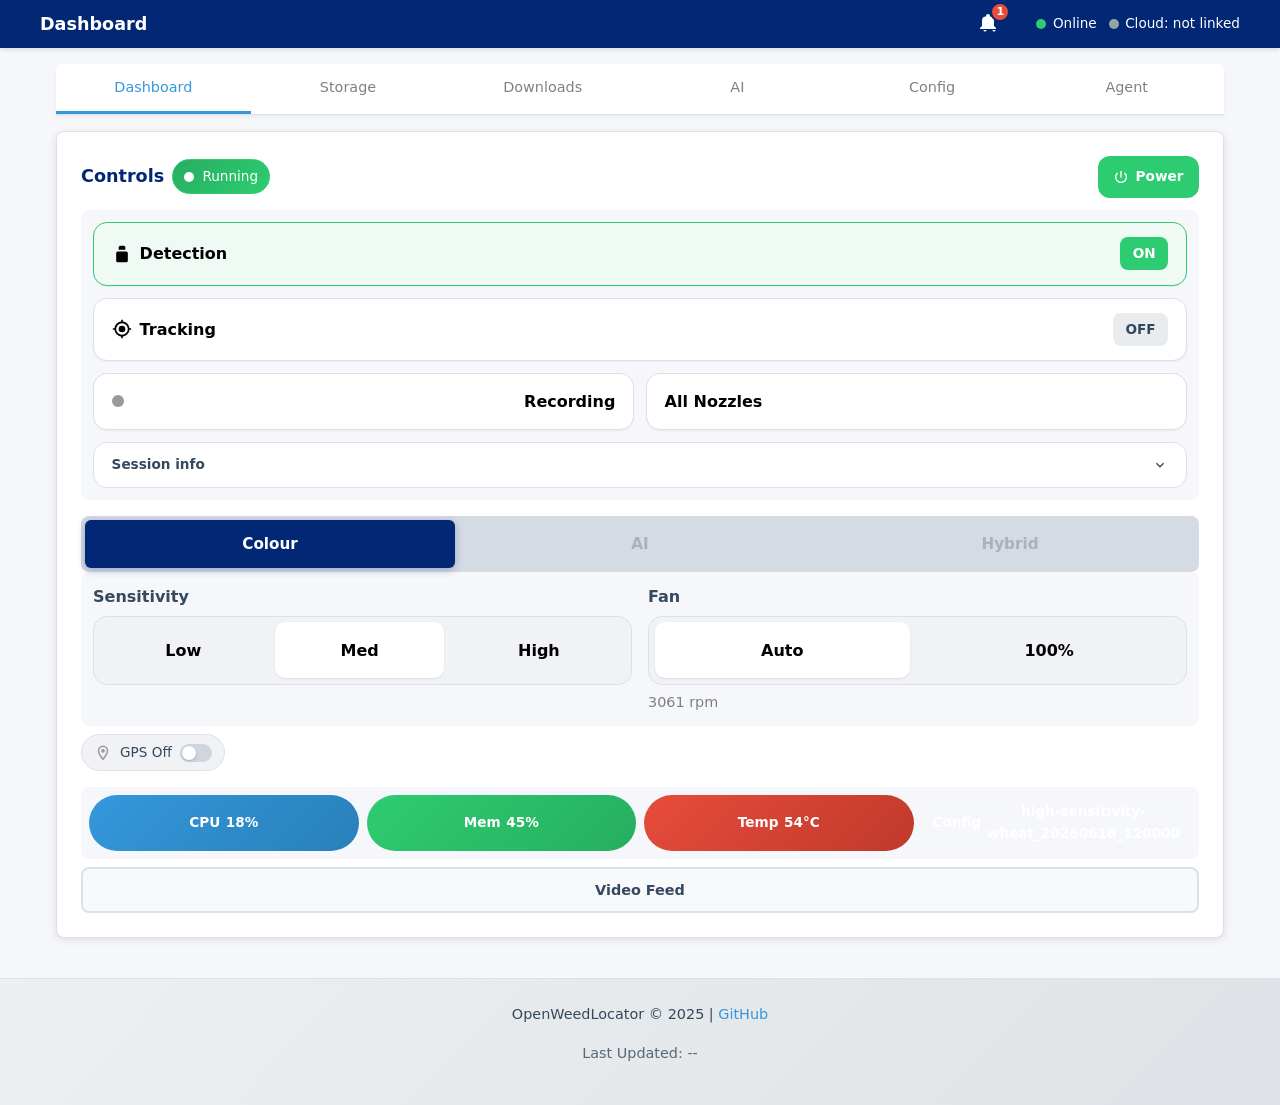
==== commit 8d449bd9: "update docs for new config manager with geometry" ====
--- a/docs/_static/demos/standalone/index.html
+++ b/docs/_static/demos/standalone/index.html
@@ -6,15 +6,19 @@
     <title>OWL Controller</title>
     <link rel="stylesheet" href="css/style.css">
     <link rel="stylesheet" href="shared/css/numpad.css">
+    <link rel="stylesheet" href="shared/css/_geometry.css">
 
     <!-- Shared JS utilities (load first) -->
+    <script src="shared/js/vendor/qrcode.js" defer></script>
     <script src="shared/js/hardware.js" defer></script>
     <script src="shared/js/api.js" defer></script>
     <script src="shared/js/utils.js" defer></script>
     <script src="shared/js/toast.js" defer></script>
     <script src="shared/js/config.js" defer></script>
     <script src="shared/js/numpad.js" defer></script>
+    <script src="shared/js/geometry_editor.js" defer></script>
     <script src="shared/js/resolution_warning.js" defer></script>
+    <script src="shared/js/high_res_warning.js" defer></script>
 
     <!-- App-specific JS modules -->
     <script src="js/modules/_core.js" defer></script>
@@ -51,6 +55,11 @@
                 <span class="status-dot" id="statusDot"></span>
                 <span id="statusText">Connecting...</span>
             </div>
+            <!-- Cloud (Noktura) link — always shown; neutral grey when not configured -->
+            <div class="cloud-status" id="cloudStatus">
+                <span class="status-dot neutral" id="cloudStatusDot"></span>
+                <span id="cloudStatusText">Cloud: not linked</span>
+            </div>
         </div>
     </div>
 </div>
@@ -63,6 +72,9 @@
         </div>
         <div class="nav-tab" data-tab="storage">
             <span class="tab-text">Storage</span>
+        </div>
+        <div class="nav-tab" data-href="/downloads">
+            <span class="tab-text">Downloads</span>
         </div>
         <div class="nav-tab" data-tab="ai">
             <span class="tab-text">AI</span>
@@ -261,19 +273,24 @@
                     <span class="metric-chip cpu" id="chipCpu">CPU  <strong id="cpuChipVal">0%</strong></span>
                     <span class="metric-chip mem" id="chipMem">Mem  <strong id="memChipVal">0%</strong></span>
                     <span class="metric-chip temp" id="chipTemp">Temp <strong id="tempChipVal">0°C</strong></span>
+                    <span class="metric-chip config hidden" id="chipConfig" title="Active config">Config <strong id="configChipVal">--</strong></span>
                 </div>
 
                 <!-- Video Feed Toggle -->
                 <button class="preview-toggle-btn" id="previewToggle">Video Feed</button>
                 <div class="preview-container hidden" id="previewContainer">
-                    <img id="stream-img" class="preview-stream" src="/video_feed" alt="Camera Feed">
+                    <div class="config-preview-frame" id="stream-frame">
+                        <img id="stream-img" class="preview-stream" src="/video_feed" alt="Camera Feed">
+                    </div>
                     <div id="stream-status-overlay" class="preview-overlay-message hidden">
                         <p>Stream Unavailable</p>
                     </div>
                     <div class="preview-controls">
                         <button class="icon-btn" id="fullscreenBtn">Fullscreen</button>
                         <button class="icon-btn" id="downloadFrame">Save Frame</button>
-                    </div>
+                        <button class="icon-btn" id="geometryBtn" onclick="toggleStandaloneGeometry()">Adjust geometry</button>
+                    </div>
+                    <div class="geo-panel" id="standalone-geometry-panel"></div>
                 </div>
 
                 <!-- Widget slot: dashboard controls -->
@@ -389,6 +406,19 @@
     <div id="config" class="tab-content">
         <div class="config-container">
 
+            <!-- Noktura cloud link -->
+            <div class="card cloud-manage-card" id="cloud-manage-block">
+                <div class="cloud-manage-head">
+                    <span class="status-dot neutral" id="cloud-manage-dot"></span>
+                    <h2>Noktura cloud</h2>
+                </div>
+                <p class="cloud-manage-status" id="cloud-manage-status">This device is not linked to Noktura.</p>
+                <div class="cloud-manage-detail">
+                    <a class="cloud-manage-link hidden" id="cloud-manage-link" target="_blank" rel="noopener noreferrer"></a>
+                    <div class="cloud-manage-qr hidden" id="cloud-manage-qr"></div>
+                </div>
+            </div>
+
             <!-- Config Header -->
             <div class="card config-header-card">
                 <div class="config-header">
@@ -416,6 +446,7 @@
                             Save As...
                         </button>
                     </div>
+                    <div class="config-library-caption" id="configCaption"></div>
                 </div>
             </div>
 
--- a/docs/_static/demos/standalone/shared/css/_geometry.css
+++ b/docs/_static/demos/standalone/shared/css/_geometry.css
@@ -0,0 +1,191 @@
+/* ==========================================================================
+   OWL Controllers - Visual Geometry Editor (shared)
+   Drag-on-feed overlay for crop edges + actuation band. Large glove-friendly
+   hit areas (kiosk / bumpy cab).
+   ========================================================================== */
+
+/* Wrapper that shrink-wraps the feed image so the overlay maps exactly to it */
+.config-preview-frame {
+    position: relative;
+    display: inline-block;
+    line-height: 0;
+    max-width: 100%;
+    max-height: 100%;
+}
+
+/* Geometry editor control panel (below the feed; hidden when empty) */
+.geo-panel {
+    width: 100%;
+    background: #fff;
+    border: 1px solid #dce1e8;
+    border-radius: var(--radius-md, 8px);
+    padding: 0.75rem;
+    box-sizing: border-box;
+}
+
+.geo-panel:empty {
+    display: none;
+}
+
+.geo-overlay {
+    position: absolute;
+    inset: 0;
+    z-index: 5;
+    touch-action: none;       /* let us own the pointer for dragging */
+    user-select: none;
+}
+
+/* Dimmed (cropped-away) regions */
+.geo-dim {
+    position: absolute;
+    background: rgba(0, 0, 0, 0.55);
+    pointer-events: none;
+}
+
+/* Kept crop rectangle */
+.geo-crop-rect {
+    position: absolute;
+    border: 2px solid #2ecc71;
+    box-shadow: 0 0 0 1px rgba(0, 0, 0, 0.4);
+    pointer-events: none;
+}
+
+/* Lane dividers */
+.geo-lane {
+    position: absolute;
+    width: 0;
+    border-left: 1px dashed rgba(255, 255, 255, 0.7);
+    pointer-events: none;
+}
+
+/* Actuation band */
+.geo-band {
+    position: absolute;
+    background: rgba(241, 196, 15, 0.22);
+    border-top: 2px solid #f1c40f;
+    border-bottom: 2px solid #f1c40f;
+    pointer-events: none;
+}
+
+/* Drag handles — visible knob + oversized invisible hit area */
+.geo-handle {
+    position: absolute;
+    width: 22px;
+    height: 22px;
+    margin: -11px 0 0 -11px;     /* centre on the point */
+    border-radius: 50%;
+    background: #2ecc71;
+    border: 3px solid #fff;
+    box-shadow: 0 1px 5px rgba(0, 0, 0, 0.5);
+    cursor: grab;
+    z-index: 6;
+}
+
+.geo-handle::after {            /* big invisible hit target for gloves */
+    content: '';
+    position: absolute;
+    inset: -16px;
+}
+
+.geo-handle.dragging {
+    cursor: grabbing;
+    transform: scale(1.15);
+}
+
+.geo-handle-band {
+    background: #f1c40f;
+}
+
+.geo-h-left, .geo-h-right { cursor: ew-resize; }
+.geo-h-top, .geo-h-bottom,
+.geo-h-atop, .geo-h-abottom { cursor: ns-resize; }
+
+/* ── Nudge / action panel ───────────────────────────────────────────── */
+.geo-panel-title {
+    font-weight: 700;
+    margin-bottom: 0.5rem;
+    color: var(--text, #2c3e50);
+}
+
+.geo-nudge-grid {
+    display: grid;
+    grid-template-columns: 1fr 1fr;
+    gap: 0.4rem 1rem;
+    margin-bottom: 0.75rem;
+}
+
+.geo-nudge-row {
+    display: flex;
+    align-items: center;
+    gap: 0.5rem;
+}
+
+.geo-nudge-label {
+    flex: 1 1 auto;
+    font-size: 0.85rem;
+    color: var(--text-light, #5a6b7b);
+}
+
+.geo-nudge-val {
+    min-width: 2.6rem;
+    text-align: center;
+    font-variant-numeric: tabular-nums;
+    font-weight: 600;
+}
+
+.geo-nudge-btn {
+    width: 40px;
+    height: 40px;
+    border: 1px solid #dce1e8;
+    border-radius: var(--radius-md, 8px);
+    background: #f4f7fa;
+    font-size: 1.3rem;
+    line-height: 1;
+    cursor: pointer;
+}
+
+.geo-nudge-btn:active { transform: scale(0.95); background: #e7edf3; }
+
+.geo-apply-all {
+    display: flex;
+    align-items: center;
+    gap: 0.5rem;
+    margin: 0.25rem 0 0.75rem;
+    font-size: 0.9rem;
+    font-weight: 600;
+    color: var(--text-light, #5a6b7b);
+    cursor: pointer;
+}
+
+.geo-apply-all input[type="checkbox"] {
+    width: 22px;
+    height: 22px;
+}
+
+.geo-panel-actions {
+    display: flex;
+    justify-content: flex-end;
+    gap: 0.75rem;
+}
+
+.geo-btn {
+    padding: 0.6rem 1.2rem;
+    border: none;
+    border-radius: var(--radius-md, 8px);
+    font-size: 0.9rem;
+    font-weight: 700;
+    cursor: pointer;
+}
+
+.geo-btn:active { transform: scale(0.97); }
+
+.geo-btn-primary {
+    background: linear-gradient(135deg, var(--accent, #3498db) 0%, #2980b9 100%);
+    color: #fff;
+}
+
+.geo-btn-secondary {
+    background: #fff;
+    color: var(--text-light, #5a6b7b);
+    border: 2px solid #bdc3c7;
+}
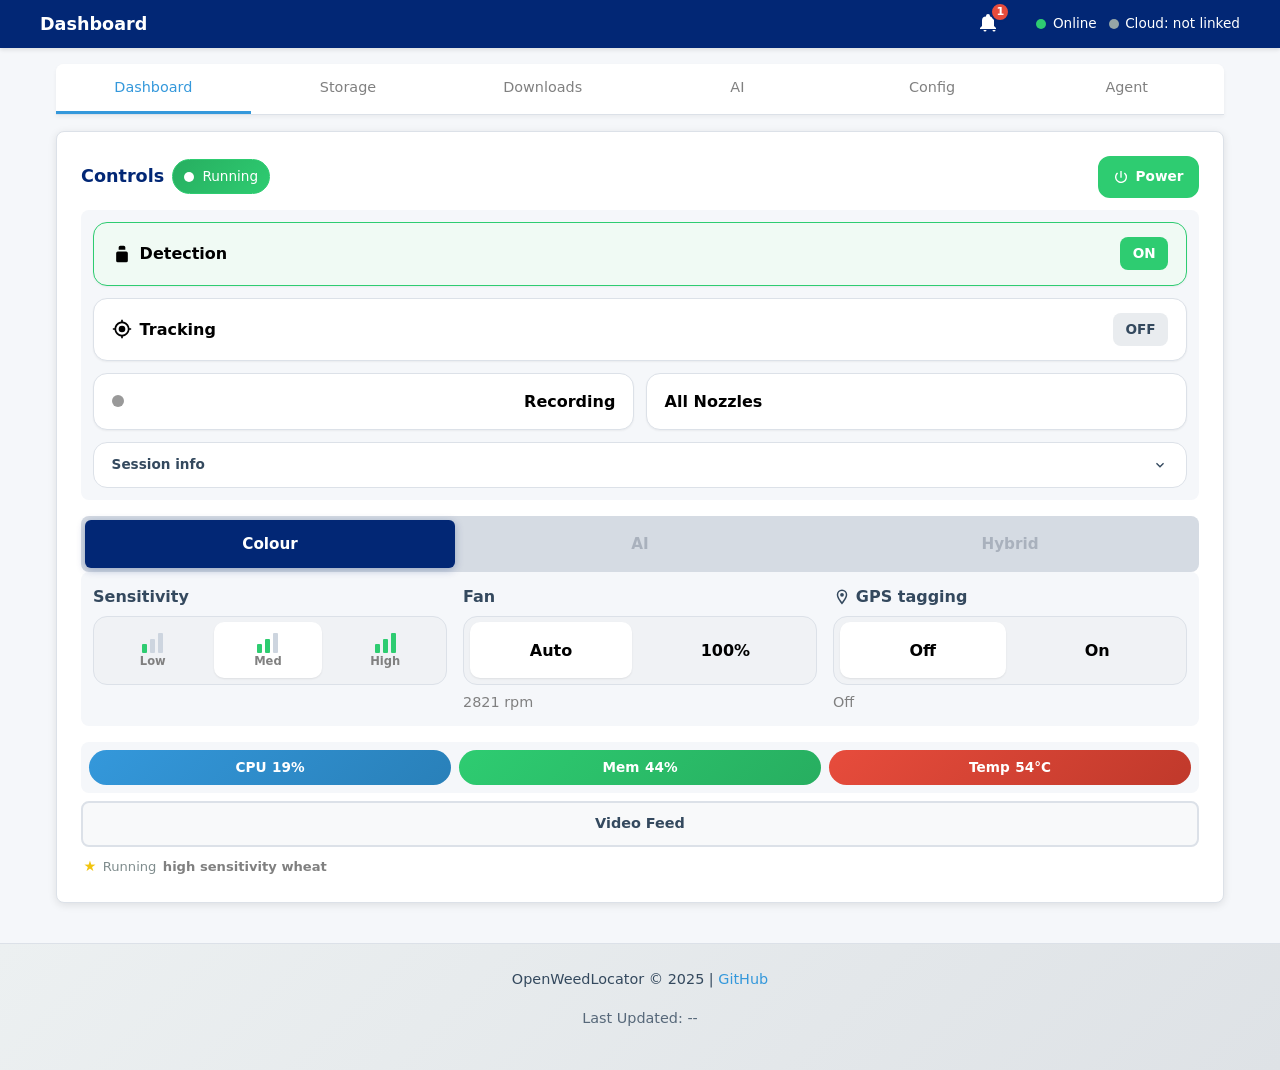
==== commit 784a2f8d: "update docs for config manager with geometry" ====
--- a/docs/_static/demos/standalone/index.html
+++ b/docs/_static/demos/standalone/index.html
@@ -208,10 +208,19 @@
                     <!-- Sensitivity presets -->
                     <div class="control-tile">
                         <div class="tile-label">Sensitivity</div>
-                        <div id="sensitivity-buttons" class="segmented segmented--three">
-                            <button class="seg-btn" data-sens="low">Low</button>
-                            <button class="seg-btn active" data-sens="medium">Med</button>
-                            <button class="seg-btn" data-sens="high">High</button>
+                        <div id="sensitivity-buttons" class="segmented segmented--three segmented--bars">
+                            <button class="seg-btn sens-btn" data-sens="low">
+                                <span class="sens-bars sens-bars--1"><i></i><i></i><i></i></span>
+                                <span class="sens-word">Low</span>
+                            </button>
+                            <button class="seg-btn sens-btn active" data-sens="medium">
+                                <span class="sens-bars sens-bars--2"><i></i><i></i><i></i></span>
+                                <span class="sens-word">Med</span>
+                            </button>
+                            <button class="seg-btn sens-btn" data-sens="high">
+                                <span class="sens-bars sens-bars--3"><i></i><i></i><i></i></span>
+                                <span class="sens-word">High</span>
+                            </button>
                         </div>
                     </div>
 
@@ -232,6 +241,21 @@
                             <button class="seg-btn active" data-purpose="recording">Rec</button>
                             <button class="seg-btn" data-purpose="detection">Det</button>
                         </div>
+                    </div>
+
+                    <!-- GPS image tagging (browser geolocation) -->
+                    <div class="control-tile gps-tile gps-off" id="gpsIndicator">
+                        <div class="tile-label">
+                            <svg class="gps-indicator-icon" viewBox="0 0 24 24" width="15" height="15">
+                                <path fill="currentColor" d="M12,2A7,7 0 0,1 19,9C19,14.25 12,22 12,22C12,22 5,14.25 5,9A7,7 0 0,1 12,2M12,4A5,5 0 0,0 7,9C7,10 7,12 12,18.71C17,12 17,10 17,9A5,5 0 0,0 12,4M12,6.5A2.5,2.5 0 0,1 14.5,9A2.5,2.5 0 0,1 12,11.5A2.5,2.5 0 0,1 9.5,9A2.5,2.5 0 0,1 12,6.5"/>
+                            </svg>
+                            GPS tagging
+                        </div>
+                        <div id="gps-buttons" class="segmented segmented--two">
+                            <button class="seg-btn active" data-gps="off">Off</button>
+                            <button class="seg-btn" data-gps="on">On</button>
+                        </div>
+                        <div class="tile-subtle" id="gpsStatusText">Off</div>
                     </div>
                 </div>
 
@@ -256,24 +280,11 @@
                     </div>
                 </div>
 
-                <!-- GPS Indicator -->
-                <div class="gps-indicator" id="gpsIndicator">
-                    <svg class="gps-indicator-icon" viewBox="0 0 24 24" width="18" height="18">
-                        <path fill="currentColor" d="M12,2A7,7 0 0,1 19,9C19,14.25 12,22 12,22C12,22 5,14.25 5,9A7,7 0 0,1 12,2M12,4A5,5 0 0,0 7,9C7,10 7,12 12,18.71C17,12 17,10 17,9A5,5 0 0,0 12,4M12,6.5A2.5,2.5 0 0,1 14.5,9A2.5,2.5 0 0,1 12,11.5A2.5,2.5 0 0,1 9.5,9A2.5,2.5 0 0,1 12,6.5"/>
-                    </svg>
-                    <span id="gpsStatusText">GPS Off</span>
-                    <label class="gps-label">
-                        <input type="checkbox" id="gpsToggle">
-                        <span class="gps-toggle-track"></span>
-                    </label>
-                </div>
-
                 <!-- Metrics footer with gradients -->
                 <div class="metrics-row">
                     <span class="metric-chip cpu" id="chipCpu">CPU  <strong id="cpuChipVal">0%</strong></span>
                     <span class="metric-chip mem" id="chipMem">Mem  <strong id="memChipVal">0%</strong></span>
                     <span class="metric-chip temp" id="chipTemp">Temp <strong id="tempChipVal">0°C</strong></span>
-                    <span class="metric-chip config hidden" id="chipConfig" title="Active config">Config <strong id="configChipVal">--</strong></span>
                 </div>
 
                 <!-- Video Feed Toggle -->
@@ -291,6 +302,13 @@
                         <button class="icon-btn" id="geometryBtn" onclick="toggleStandaloneGeometry()">Adjust geometry</button>
                     </div>
                     <div class="geo-panel" id="standalone-geometry-panel"></div>
+                </div>
+
+                <!-- Active config indicator (subtle, below the feed) -->
+                <div class="active-config-line hidden" id="activeConfigLine">
+                    <span class="active-config-icon" aria-hidden="true">&#9733;</span>
+                    <span>Running</span>
+                    <strong id="activeConfigName">--</strong>
                 </div>
 
                 <!-- Widget slot: dashboard controls -->
--- a/docs/_static/demos/standalone/shared/css/_geometry.css
+++ b/docs/_static/demos/standalone/shared/css/_geometry.css
@@ -13,14 +13,17 @@
     max-height: 100%;
 }
 
-/* Geometry editor control panel (below the feed; hidden when empty) */
+/* Geometry editor control panel (beside or below the feed; hidden when empty).
+   Scrolls internally so it never pushes the page past the viewport. */
 .geo-panel {
     width: 100%;
     background: #fff;
     border: 1px solid #dce1e8;
     border-radius: var(--radius-md, 8px);
-    padding: 0.75rem;
+    padding: 0.6rem 0.75rem;
     box-sizing: border-box;
+    max-height: 100%;
+    overflow-y: auto;
 }
 
 .geo-panel:empty {
@@ -103,43 +106,49 @@
 /* ── Nudge / action panel ───────────────────────────────────────────── */
 .geo-panel-title {
     font-weight: 700;
-    margin-bottom: 0.5rem;
+    font-size: 0.95rem;
+    margin: 0 0 0.4rem;
     color: var(--text, #2c3e50);
 }
 
+/* Single column — the panel is narrow in both controllers (≤340px), so a
+   second column would clip the +/- buttons. Rows shrink to the panel width. */
 .geo-nudge-grid {
     display: grid;
-    grid-template-columns: 1fr 1fr;
-    gap: 0.4rem 1rem;
-    margin-bottom: 0.75rem;
+    grid-template-columns: 1fr;
+    gap: 0.2rem;
+    margin-bottom: 0.5rem;
 }
 
 .geo-nudge-row {
     display: flex;
     align-items: center;
-    gap: 0.5rem;
+    gap: 0.4rem;
+    min-width: 0;
 }
 
 .geo-nudge-label {
     flex: 1 1 auto;
+    min-width: 0;               /* allow the label to shrink so buttons never clip */
     font-size: 0.85rem;
     color: var(--text-light, #5a6b7b);
 }
 
 .geo-nudge-val {
-    min-width: 2.6rem;
+    min-width: 2.4rem;
     text-align: center;
     font-variant-numeric: tabular-nums;
     font-weight: 600;
 }
 
 .geo-nudge-btn {
-    width: 40px;
-    height: 40px;
+    width: 36px;
+    height: 36px;
+    flex: 0 0 auto;
     border: 1px solid #dce1e8;
     border-radius: var(--radius-md, 8px);
     background: #f4f7fa;
-    font-size: 1.3rem;
+    font-size: 1.15rem;
     line-height: 1;
     cursor: pointer;
 }
@@ -150,7 +159,7 @@
     display: flex;
     align-items: center;
     gap: 0.5rem;
-    margin: 0.25rem 0 0.75rem;
+    margin: 0.1rem 0 0.5rem;
     font-size: 0.9rem;
     font-weight: 600;
     color: var(--text-light, #5a6b7b);
@@ -164,16 +173,19 @@
 
 .geo-panel-actions {
     display: flex;
+    flex-wrap: wrap;
     justify-content: flex-end;
-    gap: 0.75rem;
+    gap: 0.5rem 0.75rem;
 }
 
 .geo-btn {
-    padding: 0.6rem 1.2rem;
+    flex: 0 1 auto;
+    padding: 0.55rem 1rem;
     border: none;
     border-radius: var(--radius-md, 8px);
     font-size: 0.9rem;
     font-weight: 700;
+    white-space: nowrap;
     cursor: pointer;
 }
 
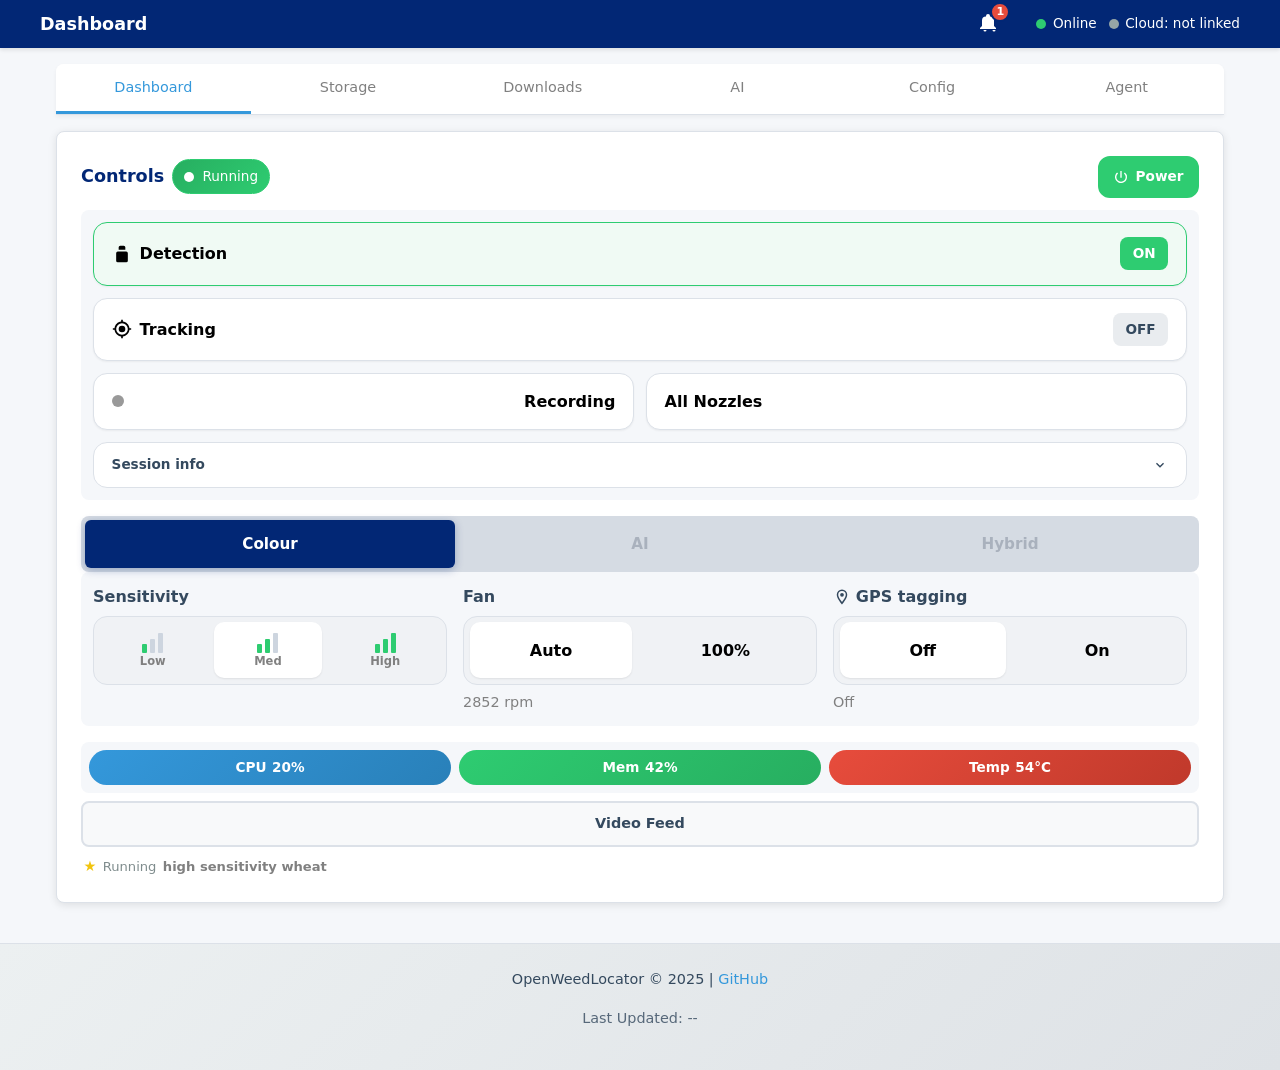
==== commit a5f2c2b1: "add log, support button, fix bugs" ====
--- a/docs/_static/demos/standalone/index.html
+++ b/docs/_static/demos/standalone/index.html
@@ -360,7 +360,7 @@
                     <div class="file-browser">
                         <div class="browser-controls">
                             <button id="refreshFiles" class="btn-secondary">Refresh</button>
-                            <button id="downloadLogs" class="btn-primary">Download Logs</button>
+                            <button id="downloadLogs" class="btn-primary">Save logs</button>
                         </div>
                         <div class="file-list" id="fileList">
                             <p>Click Refresh to browse recordings</p>
--- a/docs/_static/demos/standalone/shared/css/_geometry.css
+++ b/docs/_static/demos/standalone/shared/css/_geometry.css
@@ -70,12 +70,15 @@
     pointer-events: none;
 }
 
-/* Drag handles — visible knob + oversized invisible hit area */
+/* Drag handles — visible knob + oversized invisible hit area. Centred on their
+   point via transform translate(-50%,-50%); JS also appends scale(1/zoom) so
+   they stay a constant size when the feed is zoomed in. */
 .geo-handle {
     position: absolute;
     width: 22px;
     height: 22px;
-    margin: -11px 0 0 -11px;     /* centre on the point */
+    transform: translate(-50%, -50%);
+    transform-origin: center;
     border-radius: 50%;
     background: #2ecc71;
     border: 3px solid #fff;
@@ -92,7 +95,62 @@
 
 .geo-handle.dragging {
     cursor: grabbing;
-    transform: scale(1.15);
+}
+
+/* Transformable content layer (img + overlay) for zoom/pan */
+.geo-content {
+    position: relative;
+    display: inline-block;
+    line-height: 0;
+    transform-origin: 0 0;
+    max-width: 100%;
+    max-height: 100%;
+}
+
+/* Per-feed zoom toolbar */
+.geo-zoombar {
+    position: absolute;
+    left: 8px;
+    bottom: 8px;
+    z-index: 7;
+    display: flex;
+    align-items: center;
+    gap: 0.35rem;
+    padding: 0.25rem 0.45rem;
+    background: rgba(20, 24, 38, 0.78);
+    border-radius: 999px;
+}
+.geo-zoom-label {
+    color: #fff;
+    font-size: 0.78rem;
+    font-weight: 700;
+    margin-right: 0.25rem;
+}
+.geo-zoom-btn {
+    min-width: 34px;
+    height: 34px;
+    padding: 0 0.4rem;
+    border: none;
+    border-radius: 7px;
+    background: #f4f7fa;
+    font-size: 1.05rem;
+    font-weight: 700;
+    line-height: 1;
+    cursor: pointer;
+}
+.geo-zoom-btn.geo-zoom-reset { font-size: 0.8rem; }
+.geo-zoom-val {
+    min-width: 2.8rem;
+    text-align: center;
+    color: #fff;
+    font-variant-numeric: tabular-nums;
+    font-weight: 600;
+}
+
+/* Active feed highlight (which one the shared controls act on) */
+.geo-active-feed {
+    outline: 3px solid #2ecc71;
+    outline-offset: -1px;
 }
 
 .geo-handle-band {
@@ -102,6 +160,27 @@
 .geo-h-left, .geo-h-right { cursor: ew-resize; }
 .geo-h-top, .geo-h-bottom,
 .geo-h-atop, .geo-h-abottom { cursor: ns-resize; }
+
+/* ── Minimisable popup head (Fine-tune toggle + Cancel/Done) ─────────── */
+.geo-panel-head {
+    display: flex;
+    align-items: center;
+    justify-content: space-between;
+    gap: 0.5rem;
+    flex-wrap: wrap;
+}
+.geo-min-btn {
+    border: 1px solid #dce1e8;
+    background: #f4f7fa;
+    border-radius: 7px;
+    padding: 0.4rem 0.7rem;
+    font-weight: 700;
+    font-size: 0.85rem;
+    cursor: pointer;
+}
+.geo-panel-body { margin-top: 0.5rem; }
+.geo-panel.geo-min .geo-panel-body { display: none; }
+.geo-panel-head .geo-panel-actions { margin: 0; }
 
 /* ── Nudge / action panel ───────────────────────────────────────────── */
 .geo-panel-title {
